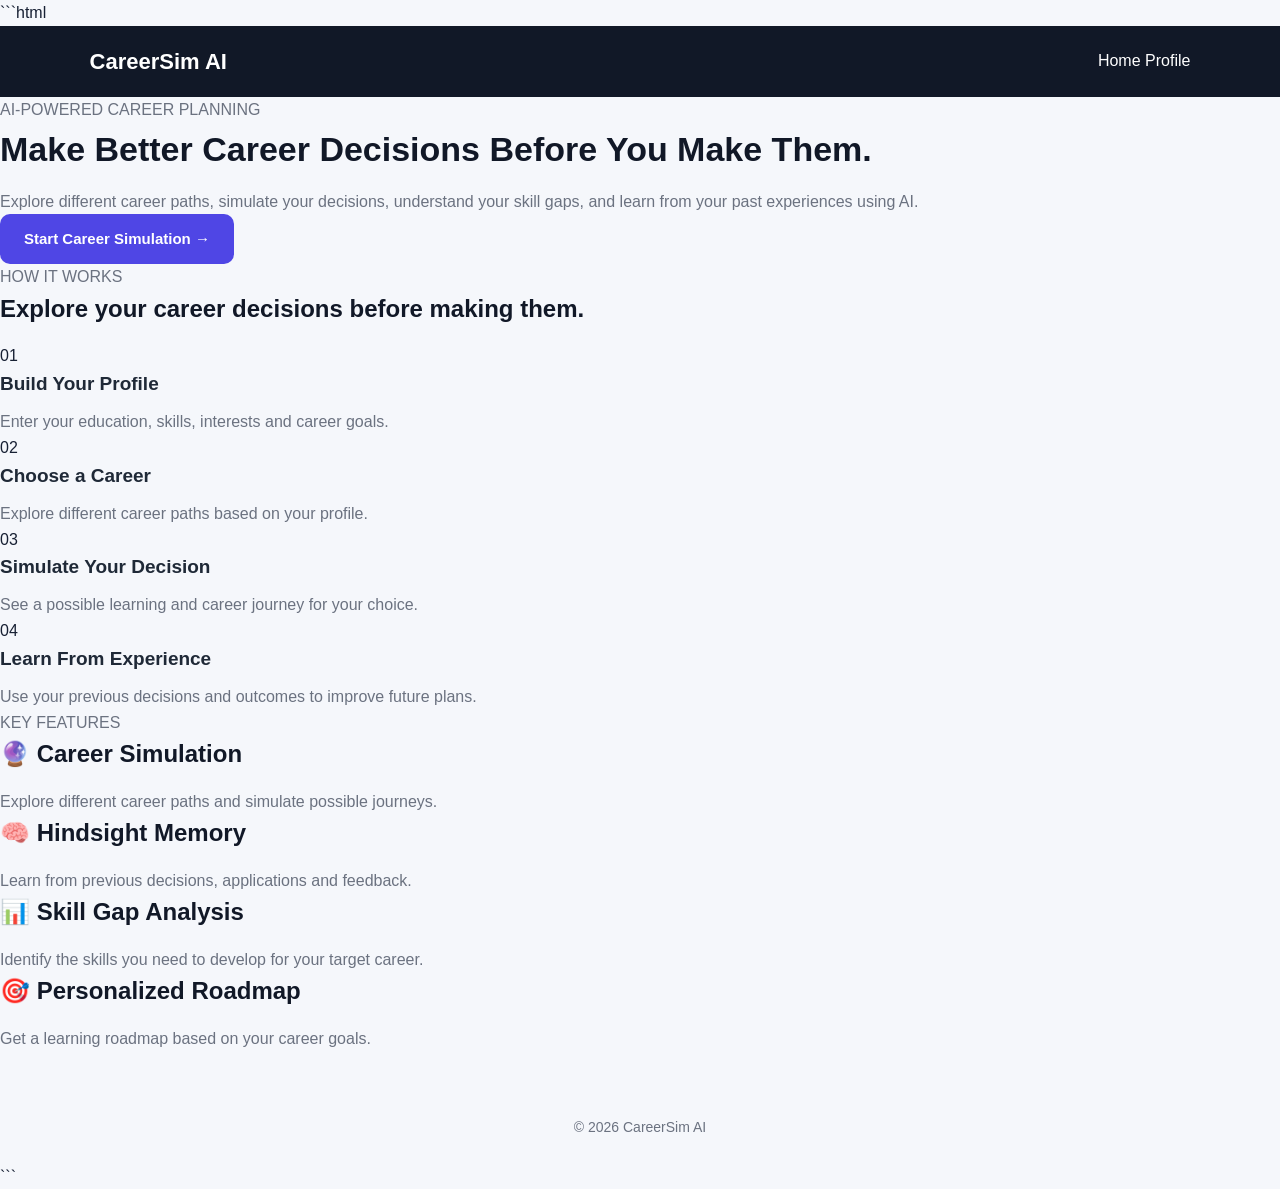
==== frontend/index.html @ e8f61f59 "Initial commit - AI Career Decision Simulator" ====
```html
<!DOCTYPE html>
<html lang="en">
<head>
    <meta charset="UTF-8">
    <meta name="viewport" content="width=device-width, initial-scale=1.0">

    <title>CareerSim AI</title>

    <link rel="stylesheet" href="style.css">
</head>

<body>

    <!-- Navigation -->
    <nav class="navbar">
        <div class="logo">
            CareerSim <span>AI</span>
        </div>

        <div class="nav-links">
            <a href="index.html">Home</a>
            <a href="profile.html">Profile</a>
        </div>
    </nav>


    <!-- Hero Section -->
    <section class="hero-section">

        <div class="hero-content">

            <p class="tagline">
                AI-POWERED CAREER PLANNING
            </p>

            <h1>
                Make Better Career Decisions
                <span>Before You Make Them.</span>
            </h1>

            <p class="hero-description">
                Explore different career paths, simulate your decisions,
                understand your skill gaps, and learn from your past
                experiences using AI.
            </p>

            <!-- START BUTTON -->
            <a href="profile.html" class="primary-button">
                Start Career Simulation →
            </a>

        </div>

    </section>


    <!-- How It Works -->
    <section class="profile-section">

        <div class="profile-container">

            <div class="profile-heading">

                <p class="tagline">
                    HOW IT WORKS
                </p>

                <h2>
                    Explore your career decisions
                    before making them.
                </h2>

            </div>


            <div class="journey">

                <div class="journey-step">

                    <div class="step-number">
                        01
                    </div>

                    <h3>
                        Build Your Profile
                    </h3>

                    <p>
                        Enter your education, skills, interests
                        and career goals.
                    </p>

                </div>


                <div class="journey-step">

                    <div class="step-number">
                        02
                    </div>

                    <h3>
                        Choose a Career
                    </h3>

                    <p>
                        Explore different career paths based
                        on your profile.
                    </p>

                </div>


                <div class="journey-step">

                    <div class="step-number">
                        03
                    </div>

                    <h3>
                        Simulate Your Decision
                    </h3>

                    <p>
                        See a possible learning and career
                        journey for your choice.
                    </p>

                </div>


                <div class="journey-step">

                    <div class="step-number">
                        04
                    </div>

                    <h3>
                        Learn From Experience
                    </h3>

                    <p>
                        Use your previous decisions and outcomes
                        to improve future plans.
                    </p>

                </div>

            </div>

        </div>

    </section>


    <!-- Key Features -->
    <section class="profile-section">

        <div class="profile-container">

            <div class="profile-heading">

                <p class="tagline">
                    KEY FEATURES
                </p>

            </div>


            <div class="journey">

                <div class="simulation-card">

                    <h2>
                        🔮 Career Simulation
                    </h2>

                    <p>
                        Explore different career paths and
                        simulate possible journeys.
                    </p>

                </div>


                <div class="simulation-card">

                    <h2>
                        🧠 Hindsight Memory
                    </h2>

                    <p>
                        Learn from previous decisions,
                        applications and feedback.
                    </p>

                </div>


                <div class="simulation-card">

                    <h2>
                        📊 Skill Gap Analysis
                    </h2>

                    <p>
                        Identify the skills you need to
                        develop for your target career.
                    </p>

                </div>


                <div class="simulation-card">

                    <h2>
                        🎯 Personalized Roadmap
                    </h2>

                    <p>
                        Get a learning roadmap based on
                        your career goals.
                    </p>

                </div>

            </div>

        </div>

    </section>


    <!-- Footer -->
    <footer>
        <p>
            © 2026 CareerSim AI
        </p>
    </footer>

</body>
</html>
```
---- frontend/style.css ----
/* =========================================
   AI CAREER DECISION SIMULATOR
   COMMON WEBSITE STYLES
   ========================================= */

* {
    margin: 0;
    padding: 0;
    box-sizing: border-box;
}

body {
    font-family: Arial, Helvetica, sans-serif;
    background: #f5f7fb;
    color: #172033;
    line-height: 1.6;
}

/* =========================
   CONTAINER
   ========================= */

.container {
    width: 90%;
    max-width: 1100px;
    margin: 40px auto;
}

/* =========================
   HEADINGS
   ========================= */

h1 {
    font-size: 34px;
    margin-bottom: 12px;
    color: #111827;
}

h2 {
    font-size: 24px;
    margin-bottom: 15px;
    color: #111827;
}

h3 {
    font-size: 19px;
    margin-bottom: 10px;
    color: #1f2937;
}

p {
    color: #6b7280;
}

/* =========================
   NAVIGATION
   ========================= */

.navbar {
    background: #111827;
    color: white;
    padding: 18px 7%;
    display: flex;
    justify-content: space-between;
    align-items: center;
}

.logo {
    font-size: 22px;
    font-weight: bold;
}

.navbar a {
    color: white;
    text-decoration: none;
}

/* =========================
   HERO SECTION
   ========================= */

.hero {
    background: linear-gradient(135deg, #1d4ed8, #4f46e5);
    color: white;
    padding: 40px;
    border-radius: 18px;
    margin-bottom: 25px;
}

.hero h1 {
    color: white;
    font-size: 36px;
}

.hero p {
    color: #e0e7ff;
    font-size: 17px;
}

/* =========================
   CARDS
   ========================= */

.card {
    background: white;
    border-radius: 16px;
    padding: 25px;
    margin-bottom: 20px;
    box-shadow: 0 5px 20px rgba(0, 0, 0, 0.07);
}

.card h2 {
    margin-bottom: 20px;
}

/* =========================
   GRID
   ========================= */

.grid {
    display: grid;
    grid-template-columns: repeat(2, 1fr);
    gap: 20px;
}

/* =========================
   FORMS
   ========================= */

.form-group {
    margin-bottom: 20px;
}

label {
    display: block;
    font-weight: 600;
    margin-bottom: 7px;
    color: #374151;
}

input,
select,
textarea {
    width: 100%;
    padding: 13px 14px;
    border: 1px solid #d1d5db;
    border-radius: 9px;
    background: white;
    font-size: 15px;
    outline: none;
}

input:focus,
select:focus,
textarea:focus {
    border-color: #4f46e5;
    box-shadow: 0 0 0 3px rgba(79, 70, 229, 0.12);
}

/* =========================
   BUTTONS
   ========================= */

button,
.primary-button,
.secondary-button,
.button {
    display: inline-block;
    padding: 13px 24px;
    border-radius: 10px;
    border: none;
    background: #4f46e5;
    color: white;
    text-decoration: none;
    font-size: 15px;
    font-weight: bold;
    cursor: pointer;
    transition: 0.2s ease;
}

button:hover,
.primary-button:hover,
.button:hover {
    background: #3730a3;
    transform: translateY(-1px);
}

.secondary-button {
    background: #e5e7eb;
    color: #1f2937;
}

.secondary-button:hover {
    background: #d1d5db;
}

/* =========================
   BUTTON AREA
   ========================= */

.button-area {
    display: flex;
    justify-content: center;
    gap: 15px;
    flex-wrap: wrap;
    margin-top: 25px;
}

/* =========================
   SKILLS
   ========================= */

.skill {
    margin-bottom: 18px;
}

.skill-header {
    display: flex;
    justify-content: space-between;
    margin-bottom: 6px;
}

.skill-bar,
.progress-bar,
.bar {
    width: 100%;
    height: 9px;
    background: #e5e7eb;
    border-radius: 10px;
    overflow: hidden;
}

.skill-fill,
.progress-fill,
.fill {
    height: 100%;
    background: #4f46e5;
    border-radius: 10px;
}

/* =========================
   CAREER SELECTION
   ========================= */

.career-options {
    display: grid;
    grid-template-columns: repeat(2, 1fr);
    gap: 15px;
}

.career-option {
    border: 2px solid #e5e7eb;
    background: white;
    padding: 20px;
    border-radius: 12px;
    cursor: pointer;
    transition: 0.2s ease;
}

.career-option:hover {
    border-color: #4f46e5;
    background: #eef2ff;
}

.career-option.selected {
    border-color: #4f46e5;
    background: #eef2ff;
}

/* =========================
   RESULTS
   ========================= */

.result-card {
    background: white;
    border-radius: 16px;
    padding: 25px;
    margin-bottom: 20px;
    box-shadow: 0 5px 20px rgba(0, 0, 0, 0.07);
}

.readiness-score {
    font-size: 42px;
    font-weight: bold;
    color: #4f46e5;
    text-align: center;
    margin: 15px 0;
}

/* =========================
   ROADMAP
   ========================= */

.roadmap {
    display: flex;
    flex-direction: column;
    gap: 15px;
}

.roadmap-step {
    background: white;
    border-left: 5px solid #4f46e5;
    padding: 18px;
    border-radius: 10px;
    box-shadow: 0 3px 12px rgba(0, 0, 0, 0.05);
}

.roadmap-step strong {
    display: block;
    margin-bottom: 5px;
}

/* =========================
   MEMORY
   ========================= */

.memory-card {
    background: #f8fafc;
    border-left: 5px solid #4f46e5;
    padding: 20px;
    border-radius: 10px;
    margin-bottom: 15px;
}

.memory-card strong {
    display: block;
    margin-bottom: 5px;
}

.memory-card p {
    color: #4b5563;
}

/* =========================
   ALERTS
   ========================= */

.success {
    background: #ecfdf5;
    color: #065f46;
    padding: 15px;
    border-radius: 10px;
    margin-bottom: 20px;
}

.error {
    background: #fef2f2;
    color: #991b1b;
    padding: 15px;
    border-radius: 10px;
    margin-bottom: 20px;
}

.info {
    background: #eff6ff;
    color: #1e40af;
    padding: 15px;
    border-radius: 10px;
    margin-bottom: 20px;
}

/* =========================
   LOADING
   ========================= */

.loading {
    text-align: center;
    padding: 30px;
    color: #6b7280;
}

/* =========================
   FOOTER
   ========================= */

footer {
    text-align: center;
    padding: 25px;
    margin-top: 40px;
    color: #6b7280;
    font-size: 14px;
}

/* =========================
   MOBILE RESPONSIVE
   ========================= */

@media (max-width: 700px) {

    .container {
        width: 94%;
        margin: 25px auto;
    }

    .grid {
        grid-template-columns: 1fr;
    }

    .career-options {
        grid-template-columns: 1fr;
    }

    .hero {
        padding: 25px;
    }

    .hero h1 {
        font-size: 28px;
    }

    h1 {
        font-size: 28px;
    }

    .navbar {
        padding: 15px 5%;
    }

    .logo {
        font-size: 18px;
    }

    .button-area {
        flex-direction: column;
    }

    button,
    .primary-button,
    .secondary-button,
    .button {
        width: 100%;
        text-align: center;
    }
}
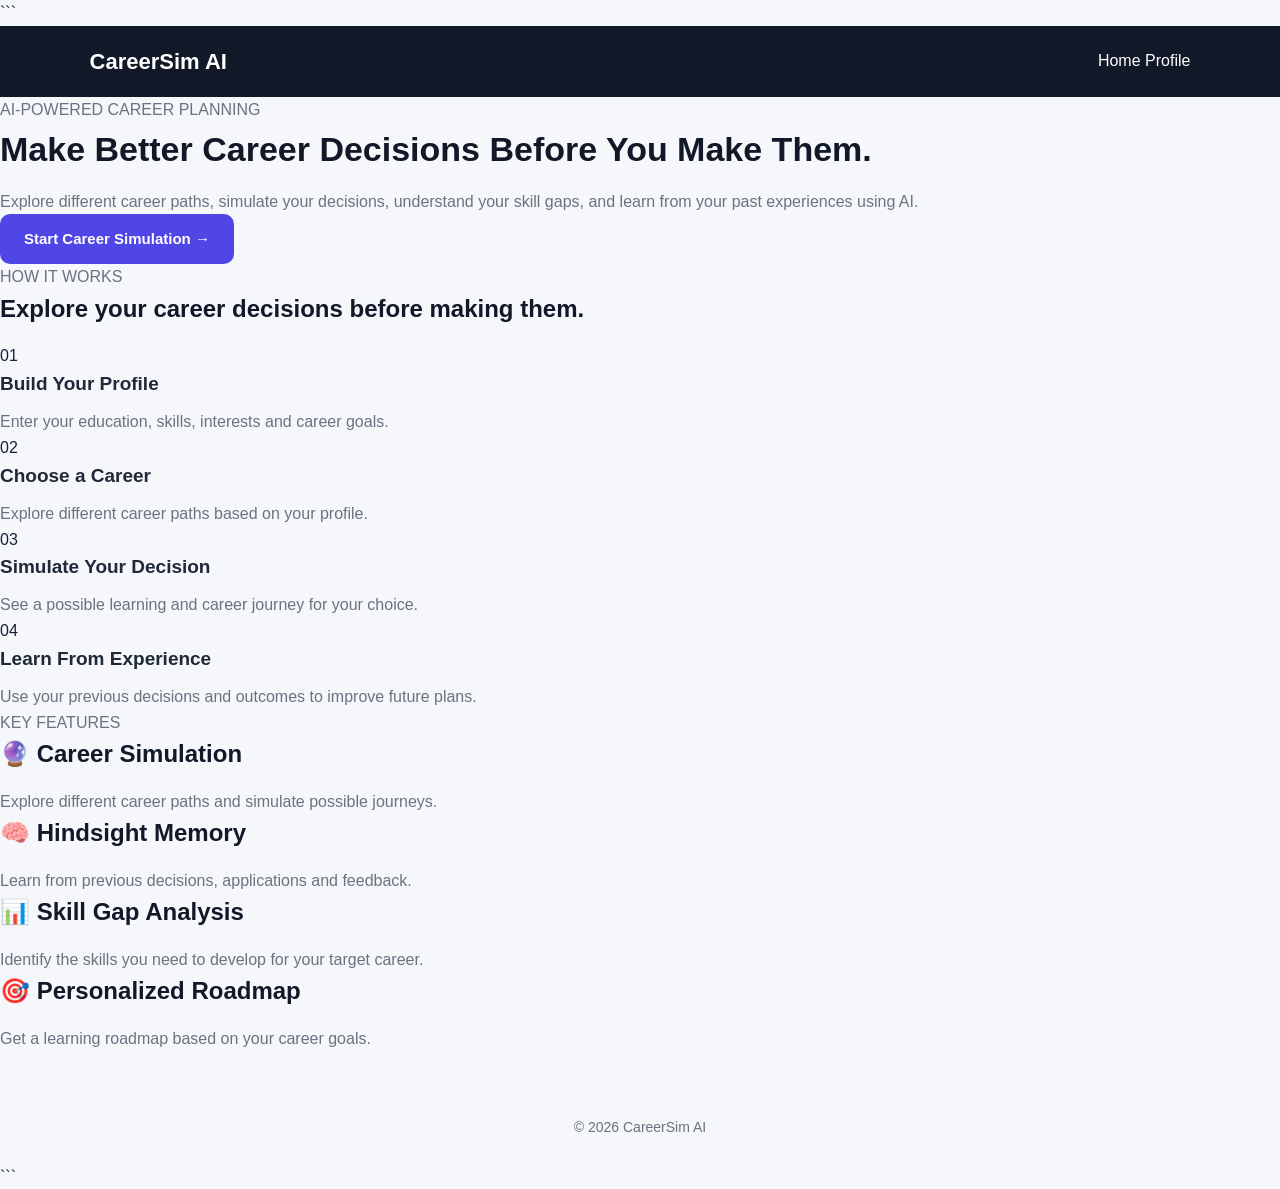
==== commit c4e5fa22: "Fix frontend pages and dashboard memory" ====
--- a/frontend/index.html
+++ b/frontend/index.html
@@ -1,244 +1,225 @@
-```html
 <!DOCTYPE html>
+
 <html lang="en">
 <head>
     <meta charset="UTF-8">
     <meta name="viewport" content="width=device-width, initial-scale=1.0">
-
     <title>CareerSim AI</title>
-
     <link rel="stylesheet" href="style.css">
 </head>
 
 <body>
 
-    <!-- Navigation -->
-    <nav class="navbar">
-        <div class="logo">
-            CareerSim <span>AI</span>
-        </div>
-
-        <div class="nav-links">
-            <a href="index.html">Home</a>
-            <a href="profile.html">Profile</a>
-        </div>
-    </nav>
-
-
-    <!-- Hero Section -->
-    <section class="hero-section">
-
-        <div class="hero-content">
+```
+<nav class="navbar">
+    <div class="logo">
+        CareerSim <span>AI</span>
+    </div>
+
+    <div class="nav-links">
+        <a href="index.html">Home</a>
+        <a href="profile.html">Profile</a>
+    </div>
+</nav>
+
+<section class="hero-section">
+
+    <div class="hero-content">
+
+        <p class="tagline">
+            AI-POWERED CAREER PLANNING
+        </p>
+
+        <h1>
+            Make Better Career Decisions
+            <span>Before You Make Them.</span>
+        </h1>
+
+        <p class="hero-description">
+            Explore different career paths, simulate your decisions,
+            understand your skill gaps, and learn from your past
+            experiences using AI.
+        </p>
+
+        <a href="profile.html" class="primary-button">
+            Start Career Simulation →
+        </a>
+
+    </div>
+
+</section>
+
+<section class="profile-section">
+
+    <div class="profile-container">
+
+        <div class="profile-heading">
 
             <p class="tagline">
-                AI-POWERED CAREER PLANNING
+                HOW IT WORKS
             </p>
 
-            <h1>
-                Make Better Career Decisions
-                <span>Before You Make Them.</span>
-            </h1>
-
-            <p class="hero-description">
-                Explore different career paths, simulate your decisions,
-                understand your skill gaps, and learn from your past
-                experiences using AI.
+            <h2>
+                Explore your career decisions
+                before making them.
+            </h2>
+
+        </div>
+
+        <div class="journey">
+
+            <div class="journey-step">
+
+                <div class="step-number">
+                    01
+                </div>
+
+                <h3>
+                    Build Your Profile
+                </h3>
+
+                <p>
+                    Enter your education, skills, interests
+                    and career goals.
+                </p>
+
+            </div>
+
+            <div class="journey-step">
+
+                <div class="step-number">
+                    02
+                </div>
+
+                <h3>
+                    Choose a Career
+                </h3>
+
+                <p>
+                    Explore different career paths based
+                    on your profile.
+                </p>
+
+            </div>
+
+            <div class="journey-step">
+
+                <div class="step-number">
+                    03
+                </div>
+
+                <h3>
+                    Simulate Your Decision
+                </h3>
+
+                <p>
+                    See a possible learning and career
+                    journey for your choice.
+                </p>
+
+            </div>
+
+            <div class="journey-step">
+
+                <div class="step-number">
+                    04
+                </div>
+
+                <h3>
+                    Learn From Experience
+                </h3>
+
+                <p>
+                    Use your previous decisions and outcomes
+                    to improve future plans.
+                </p>
+
+            </div>
+
+        </div>
+
+    </div>
+
+</section>
+
+<section class="profile-section">
+
+    <div class="profile-container">
+
+        <div class="profile-heading">
+
+            <p class="tagline">
+                KEY FEATURES
             </p>
 
-            <!-- START BUTTON -->
-            <a href="profile.html" class="primary-button">
-                Start Career Simulation →
-            </a>
-
-        </div>
-
-    </section>
-
-
-    <!-- How It Works -->
-    <section class="profile-section">
-
-        <div class="profile-container">
-
-            <div class="profile-heading">
-
-                <p class="tagline">
-                    HOW IT WORKS
-                </p>
-
-                <h2>
-                    Explore your career decisions
-                    before making them.
-                </h2>
-
-            </div>
-
-
-            <div class="journey">
-
-                <div class="journey-step">
-
-                    <div class="step-number">
-                        01
-                    </div>
-
-                    <h3>
-                        Build Your Profile
-                    </h3>
-
-                    <p>
-                        Enter your education, skills, interests
-                        and career goals.
-                    </p>
-
-                </div>
-
-
-                <div class="journey-step">
-
-                    <div class="step-number">
-                        02
-                    </div>
-
-                    <h3>
-                        Choose a Career
-                    </h3>
-
-                    <p>
-                        Explore different career paths based
-                        on your profile.
-                    </p>
-
-                </div>
-
-
-                <div class="journey-step">
-
-                    <div class="step-number">
-                        03
-                    </div>
-
-                    <h3>
-                        Simulate Your Decision
-                    </h3>
-
-                    <p>
-                        See a possible learning and career
-                        journey for your choice.
-                    </p>
-
-                </div>
-
-
-                <div class="journey-step">
-
-                    <div class="step-number">
-                        04
-                    </div>
-
-                    <h3>
-                        Learn From Experience
-                    </h3>
-
-                    <p>
-                        Use your previous decisions and outcomes
-                        to improve future plans.
-                    </p>
-
-                </div>
-
-            </div>
-
-        </div>
-
-    </section>
-
-
-    <!-- Key Features -->
-    <section class="profile-section">
-
-        <div class="profile-container">
-
-            <div class="profile-heading">
-
-                <p class="tagline">
-                    KEY FEATURES
-                </p>
-
-            </div>
-
-
-            <div class="journey">
-
-                <div class="simulation-card">
-
-                    <h2>
-                        🔮 Career Simulation
-                    </h2>
-
-                    <p>
-                        Explore different career paths and
-                        simulate possible journeys.
-                    </p>
-
-                </div>
-
-
-                <div class="simulation-card">
-
-                    <h2>
-                        🧠 Hindsight Memory
-                    </h2>
-
-                    <p>
-                        Learn from previous decisions,
-                        applications and feedback.
-                    </p>
-
-                </div>
-
-
-                <div class="simulation-card">
-
-                    <h2>
-                        📊 Skill Gap Analysis
-                    </h2>
-
-                    <p>
-                        Identify the skills you need to
-                        develop for your target career.
-                    </p>
-
-                </div>
-
-
-                <div class="simulation-card">
-
-                    <h2>
-                        🎯 Personalized Roadmap
-                    </h2>
-
-                    <p>
-                        Get a learning roadmap based on
-                        your career goals.
-                    </p>
-
-                </div>
-
-            </div>
-
-        </div>
-
-    </section>
-
-
-    <!-- Footer -->
-    <footer>
-        <p>
-            © 2026 CareerSim AI
-        </p>
-    </footer>
+        </div>
+
+        <div class="journey">
+
+            <div class="simulation-card">
+
+                <h2>
+                    🔮 Career Simulation
+                </h2>
+
+                <p>
+                    Explore different career paths and
+                    simulate possible journeys.
+                </p>
+
+            </div>
+
+            <div class="simulation-card">
+
+                <h2>
+                    🧠 Hindsight Memory
+                </h2>
+
+                <p>
+                    Learn from previous decisions,
+                    applications and feedback.
+                </p>
+
+            </div>
+
+            <div class="simulation-card">
+
+                <h2>
+                    📊 Skill Gap Analysis
+                </h2>
+
+                <p>
+                    Identify the skills you need to
+                    develop for your target career.
+                </p>
+
+            </div>
+
+            <div class="simulation-card">
+
+                <h2>
+                    🎯 Personalized Roadmap
+                </h2>
+
+                <p>
+                    Get a learning roadmap based on
+                    your career goals.
+                </p>
+
+            </div>
+
+        </div>
+
+    </div>
+
+</section>
+
+<footer>
+    <p>
+        © 2026 CareerSim AI
+    </p>
+</footer>
+```
 
 </body>
 </html>
-```
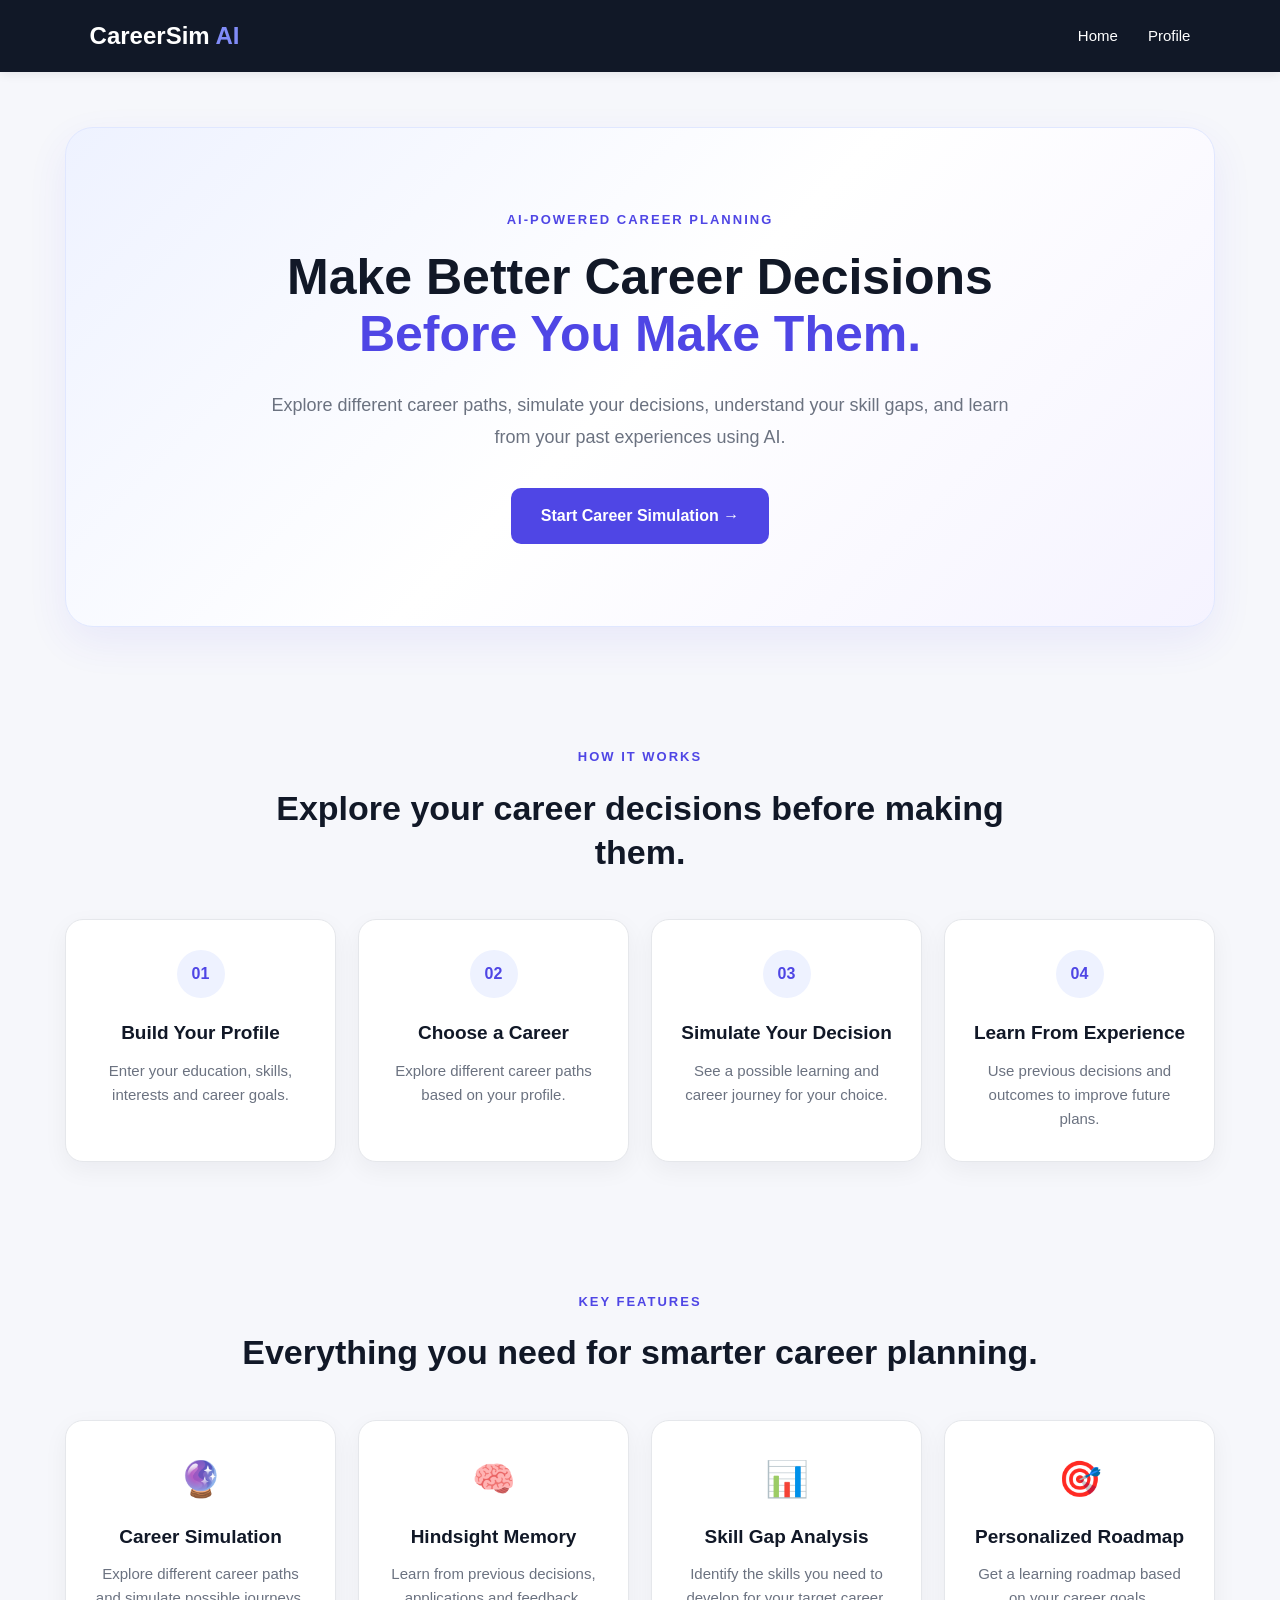
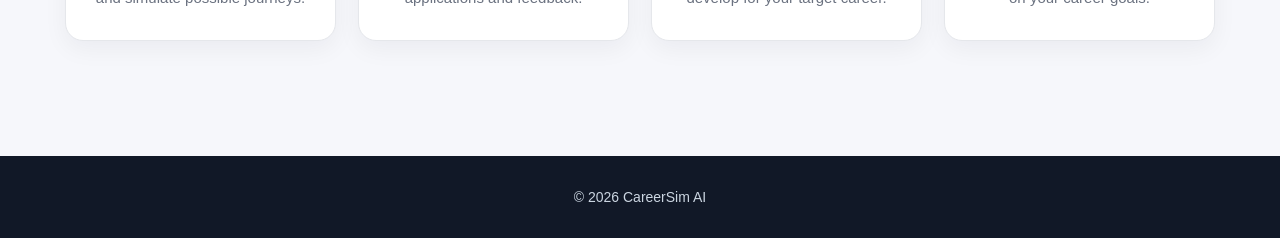
==== commit 29f365bb: "Create centered CareerSim homepage" ====
--- a/frontend/index.html
+++ b/frontend/index.html
@@ -1,225 +1,169 @@
 <!DOCTYPE html>
-
 <html lang="en">
 <head>
     <meta charset="UTF-8">
     <meta name="viewport" content="width=device-width, initial-scale=1.0">
+
     <title>CareerSim AI</title>
+
     <link rel="stylesheet" href="style.css">
 </head>
 
 <body>
 
-```
-<nav class="navbar">
-    <div class="logo">
-        CareerSim <span>AI</span>
-    </div>
+    <!-- NAVBAR -->
+    <nav class="navbar">
+        <div class="logo">CareerSim <span>AI</span></div>
 
-    <div class="nav-links">
-        <a href="index.html">Home</a>
-        <a href="profile.html">Profile</a>
-    </div>
-</nav>
+        <div class="nav-links">
+            <a href="index.html">Home</a>
+            <a href="profile.html">Profile</a>
+        </div>
+    </nav>
 
-<section class="hero-section">
 
-    <div class="hero-content">
+    <!-- HERO -->
+    <main>
 
-        <p class="tagline">
-            AI-POWERED CAREER PLANNING
-        </p>
+        <section class="hero-section">
+            <div class="hero-content">
 
-        <h1>
-            Make Better Career Decisions
-            <span>Before You Make Them.</span>
-        </h1>
+                <p class="tagline">AI-POWERED CAREER PLANNING</p>
 
-        <p class="hero-description">
-            Explore different career paths, simulate your decisions,
-            understand your skill gaps, and learn from your past
-            experiences using AI.
-        </p>
+                <h1>
+                    Make Better Career Decisions
+                    <span>Before You Make Them.</span>
+                </h1>
 
-        <a href="profile.html" class="primary-button">
-            Start Career Simulation →
-        </a>
+                <p class="hero-description">
+                    Explore different career paths, simulate your decisions,
+                    understand your skill gaps, and learn from your past
+                    experiences using AI.
+                </p>
 
-    </div>
+                <a href="profile.html" class="primary-button">
+                    Start Career Simulation →
+                </a>
 
-</section>
+            </div>
+        </section>
 
-<section class="profile-section">
 
-    <div class="profile-container">
+        <!-- HOW IT WORKS -->
+        <section class="content-section">
 
-        <div class="profile-heading">
+            <div class="section-heading">
+                <p class="tagline">HOW IT WORKS</p>
 
-            <p class="tagline">
-                HOW IT WORKS
-            </p>
+                <h2>
+                    Explore your career decisions
+                    before making them.
+                </h2>
+            </div>
 
-            <h2>
-                Explore your career decisions
-                before making them.
-            </h2>
+            <div class="journey">
 
-        </div>
-
-        <div class="journey">
-
-            <div class="journey-step">
-
-                <div class="step-number">
-                    01
+                <div class="journey-card">
+                    <div class="step-number">01</div>
+                    <h3>Build Your Profile</h3>
+                    <p>
+                        Enter your education, skills, interests
+                        and career goals.
+                    </p>
                 </div>
 
-                <h3>
-                    Build Your Profile
-                </h3>
+                <div class="journey-card">
+                    <div class="step-number">02</div>
+                    <h3>Choose a Career</h3>
+                    <p>
+                        Explore different career paths based
+                        on your profile.
+                    </p>
+                </div>
 
-                <p>
-                    Enter your education, skills, interests
-                    and career goals.
-                </p>
+                <div class="journey-card">
+                    <div class="step-number">03</div>
+                    <h3>Simulate Your Decision</h3>
+                    <p>
+                        See a possible learning and career
+                        journey for your choice.
+                    </p>
+                </div>
+
+                <div class="journey-card">
+                    <div class="step-number">04</div>
+                    <h3>Learn From Experience</h3>
+                    <p>
+                        Use previous decisions and outcomes
+                        to improve future plans.
+                    </p>
+                </div>
 
             </div>
 
-            <div class="journey-step">
+        </section>
 
-                <div class="step-number">
-                    02
+
+        <!-- FEATURES -->
+        <section class="content-section">
+
+            <div class="section-heading">
+                <p class="tagline">KEY FEATURES</p>
+
+                <h2>
+                    Everything you need for smarter career planning.
+                </h2>
+            </div>
+
+            <div class="features">
+
+                <div class="feature-card">
+                    <div class="feature-icon">🔮</div>
+                    <h3>Career Simulation</h3>
+                    <p>
+                        Explore different career paths and
+                        simulate possible journeys.
+                    </p>
                 </div>
 
-                <h3>
-                    Choose a Career
-                </h3>
+                <div class="feature-card">
+                    <div class="feature-icon">🧠</div>
+                    <h3>Hindsight Memory</h3>
+                    <p>
+                        Learn from previous decisions,
+                        applications and feedback.
+                    </p>
+                </div>
 
-                <p>
-                    Explore different career paths based
-                    on your profile.
-                </p>
+                <div class="feature-card">
+                    <div class="feature-icon">📊</div>
+                    <h3>Skill Gap Analysis</h3>
+                    <p>
+                        Identify the skills you need to
+                        develop for your target career.
+                    </p>
+                </div>
+
+                <div class="feature-card">
+                    <div class="feature-icon">🎯</div>
+                    <h3>Personalized Roadmap</h3>
+                    <p>
+                        Get a learning roadmap based on
+                        your career goals.
+                    </p>
+                </div>
 
             </div>
 
-            <div class="journey-step">
+        </section>
 
-                <div class="step-number">
-                    03
-                </div>
+    </main>
 
-                <h3>
-                    Simulate Your Decision
-                </h3>
 
-                <p>
-                    See a possible learning and career
-                    journey for your choice.
-                </p>
-
-            </div>
-
-            <div class="journey-step">
-
-                <div class="step-number">
-                    04
-                </div>
-
-                <h3>
-                    Learn From Experience
-                </h3>
-
-                <p>
-                    Use your previous decisions and outcomes
-                    to improve future plans.
-                </p>
-
-            </div>
-
-        </div>
-
-    </div>
-
-</section>
-
-<section class="profile-section">
-
-    <div class="profile-container">
-
-        <div class="profile-heading">
-
-            <p class="tagline">
-                KEY FEATURES
-            </p>
-
-        </div>
-
-        <div class="journey">
-
-            <div class="simulation-card">
-
-                <h2>
-                    🔮 Career Simulation
-                </h2>
-
-                <p>
-                    Explore different career paths and
-                    simulate possible journeys.
-                </p>
-
-            </div>
-
-            <div class="simulation-card">
-
-                <h2>
-                    🧠 Hindsight Memory
-                </h2>
-
-                <p>
-                    Learn from previous decisions,
-                    applications and feedback.
-                </p>
-
-            </div>
-
-            <div class="simulation-card">
-
-                <h2>
-                    📊 Skill Gap Analysis
-                </h2>
-
-                <p>
-                    Identify the skills you need to
-                    develop for your target career.
-                </p>
-
-            </div>
-
-            <div class="simulation-card">
-
-                <h2>
-                    🎯 Personalized Roadmap
-                </h2>
-
-                <p>
-                    Get a learning roadmap based on
-                    your career goals.
-                </p>
-
-            </div>
-
-        </div>
-
-    </div>
-
-</section>
-
-<footer>
-    <p>
-        © 2026 CareerSim AI
-    </p>
-</footer>
-```
+    <!-- FOOTER -->
+    <footer>
+        <p>© 2026 CareerSim AI</p>
+    </footer>
 
 </body>
-</html>
+</html>
--- a/frontend/style.css
+++ b/frontend/style.css
@@ -1,7 +1,7 @@
-/* =========================================
-   AI CAREER DECISION SIMULATOR
-   COMMON WEBSITE STYLES
-   ========================================= */
+/* =====================================================
+   CAREERSIM AI
+   CLEAN CENTERED WEBSITE
+   ===================================================== */
 
 * {
     margin: 0;
@@ -9,426 +9,445 @@
     box-sizing: border-box;
 }
 
+html {
+    scroll-behavior: smooth;
+}
+
 body {
     font-family: Arial, Helvetica, sans-serif;
-    background: #f5f7fb;
+    background: #f6f7fb;
     color: #172033;
     line-height: 1.6;
 }
 
-/* =========================
-   CONTAINER
-   ========================= */
-
-.container {
-    width: 90%;
-    max-width: 1100px;
-    margin: 40px auto;
-}
-
-/* =========================
-   HEADINGS
-   ========================= */
-
-h1 {
-    font-size: 34px;
-    margin-bottom: 12px;
-    color: #111827;
-}
-
-h2 {
+
+/* =====================================================
+   NAVBAR
+   ===================================================== */
+
+.navbar {
+    width: 100%;
+    height: 72px;
+
+    background: #111827;
+
+    display: flex;
+    align-items: center;
+    justify-content: space-between;
+
+    padding: 0 7%;
+
+    box-shadow: 0 2px 10px rgba(0, 0, 0, 0.08);
+}
+
+.logo {
+    color: white;
     font-size: 24px;
-    margin-bottom: 15px;
-    color: #111827;
-}
-
-h3 {
-    font-size: 19px;
-    margin-bottom: 10px;
-    color: #1f2937;
-}
-
-p {
-    color: #6b7280;
-}
-
-/* =========================
-   NAVIGATION
-   ========================= */
-
-.navbar {
-    background: #111827;
-    color: white;
-    padding: 18px 7%;
+    font-weight: 700;
+}
+
+.logo span {
+    color: #818cf8;
+}
+
+.nav-links {
     display: flex;
-    justify-content: space-between;
     align-items: center;
-}
-
-.logo {
-    font-size: 22px;
-    font-weight: bold;
-}
-
-.navbar a {
-    color: white;
-    text-decoration: none;
-}
-
-/* =========================
-   HERO SECTION
-   ========================= */
-
-.hero {
-    background: linear-gradient(135deg, #1d4ed8, #4f46e5);
-    color: white;
-    padding: 40px;
-    border-radius: 18px;
-    margin-bottom: 25px;
-}
-
-.hero h1 {
-    color: white;
-    font-size: 36px;
-}
-
-.hero p {
-    color: #e0e7ff;
-    font-size: 17px;
-}
-
-/* =========================
-   CARDS
-   ========================= */
-
-.card {
-    background: white;
-    border-radius: 16px;
-    padding: 25px;
-    margin-bottom: 20px;
-    box-shadow: 0 5px 20px rgba(0, 0, 0, 0.07);
-}
-
-.card h2 {
-    margin-bottom: 20px;
-}
-
-/* =========================
-   GRID
-   ========================= */
-
-.grid {
-    display: grid;
-    grid-template-columns: repeat(2, 1fr);
-    gap: 20px;
-}
-
-/* =========================
-   FORMS
-   ========================= */
-
-.form-group {
-    margin-bottom: 20px;
-}
-
-label {
-    display: block;
-    font-weight: 600;
-    margin-bottom: 7px;
-    color: #374151;
-}
-
-input,
-select,
-textarea {
-    width: 100%;
-    padding: 13px 14px;
-    border: 1px solid #d1d5db;
-    border-radius: 9px;
-    background: white;
-    font-size: 15px;
-    outline: none;
-}
-
-input:focus,
-select:focus,
-textarea:focus {
-    border-color: #4f46e5;
-    box-shadow: 0 0 0 3px rgba(79, 70, 229, 0.12);
-}
-
-/* =========================
-   BUTTONS
-   ========================= */
-
-button,
-.primary-button,
-.secondary-button,
-.button {
-    display: inline-block;
-    padding: 13px 24px;
-    border-radius: 10px;
-    border: none;
-    background: #4f46e5;
+    gap: 30px;
+}
+
+.nav-links a {
     color: white;
     text-decoration: none;
     font-size: 15px;
-    font-weight: bold;
-    cursor: pointer;
+    font-weight: 500;
+}
+
+.nav-links a:hover {
+    color: #a5b4fc;
+}
+
+
+/* =====================================================
+   HERO
+   ===================================================== */
+
+.hero-section {
+    width: 92%;
+    max-width: 1150px;
+
+    min-height: 500px;
+
+    margin: 55px auto;
+
+    padding: 70px 40px;
+
+    display: flex;
+    align-items: center;
+    justify-content: center;
+
+    text-align: center;
+
+    background: linear-gradient(
+        135deg,
+        #eef2ff,
+        #ffffff,
+        #f5f3ff
+    );
+
+    border: 1px solid #e0e7ff;
+
+    border-radius: 28px;
+
+    box-shadow:
+        0 15px 40px rgba(79, 70, 229, 0.08);
+}
+
+.hero-content {
+    width: 100%;
+    max-width: 850px;
+
+    margin: 0 auto;
+}
+
+.tagline {
+    color: #4f46e5;
+
+    font-size: 13px;
+    font-weight: 700;
+
+    letter-spacing: 2px;
+
+    margin-bottom: 18px;
+}
+
+.hero-content h1 {
+    color: #111827;
+
+    font-size: 50px;
+
+    line-height: 1.15;
+
+    margin-bottom: 25px;
+}
+
+.hero-content h1 span {
+    display: block;
+
+    color: #4f46e5;
+}
+
+.hero-description {
+    max-width: 750px;
+
+    margin: 0 auto 35px auto;
+
+    color: #6b7280;
+
+    font-size: 18px;
+
+    line-height: 1.8;
+}
+
+
+/* =====================================================
+   BUTTON
+   ===================================================== */
+
+.primary-button {
+    display: inline-flex;
+
+    align-items: center;
+    justify-content: center;
+
+    padding: 15px 30px;
+
+    background: #4f46e5;
+
+    color: white;
+
+    text-decoration: none;
+
+    border-radius: 10px;
+
+    font-size: 16px;
+
+    font-weight: 700;
+
     transition: 0.2s ease;
 }
 
-button:hover,
-.primary-button:hover,
-.button:hover {
+.primary-button:hover {
     background: #3730a3;
-    transform: translateY(-1px);
-}
-
-.secondary-button {
-    background: #e5e7eb;
-    color: #1f2937;
-}
-
-.secondary-button:hover {
-    background: #d1d5db;
-}
-
-/* =========================
-   BUTTON AREA
-   ========================= */
-
-.button-area {
+
+    transform: translateY(-2px);
+
+    box-shadow:
+        0 8px 20px rgba(79, 70, 229, 0.25);
+}
+
+
+/* =====================================================
+   GENERAL SECTIONS
+   ===================================================== */
+
+.content-section {
+    width: 92%;
+    max-width: 1150px;
+
+    margin: 0 auto;
+
+    padding: 65px 0;
+}
+
+.section-heading {
+    width: 100%;
+    max-width: 800px;
+
+    margin: 0 auto 45px auto;
+
+    text-align: center;
+}
+
+.section-heading h2 {
+    color: #111827;
+
+    font-size: 34px;
+
+    line-height: 1.3;
+
+    margin-top: 5px;
+}
+
+
+/* =====================================================
+   HOW IT WORKS CARDS
+   ===================================================== */
+
+.journey {
+    width: 100%;
+
+    display: grid;
+
+    grid-template-columns:
+        repeat(4, minmax(0, 1fr));
+
+    gap: 22px;
+}
+
+.journey-card {
+    background: white;
+
+    border: 1px solid #e5e7eb;
+
+    border-radius: 18px;
+
+    padding: 30px 24px;
+
+    text-align: center;
+
+    min-height: 230px;
+
+    box-shadow:
+        0 8px 25px rgba(15, 23, 42, 0.05);
+
+    transition: 0.2s ease;
+}
+
+.journey-card:hover {
+    transform: translateY(-5px);
+
+    border-color: #c7d2fe;
+
+    box-shadow:
+        0 14px 30px rgba(79, 70, 229, 0.10);
+}
+
+.step-number {
+    width: 48px;
+    height: 48px;
+
+    margin: 0 auto 20px auto;
+
     display: flex;
+    align-items: center;
     justify-content: center;
-    gap: 15px;
-    flex-wrap: wrap;
-    margin-top: 25px;
-}
-
-/* =========================
-   SKILLS
-   ========================= */
-
-.skill {
-    margin-bottom: 18px;
-}
-
-.skill-header {
-    display: flex;
-    justify-content: space-between;
-    margin-bottom: 6px;
-}
-
-.skill-bar,
-.progress-bar,
-.bar {
-    width: 100%;
-    height: 9px;
-    background: #e5e7eb;
-    border-radius: 10px;
-    overflow: hidden;
-}
-
-.skill-fill,
-.progress-fill,
-.fill {
-    height: 100%;
-    background: #4f46e5;
-    border-radius: 10px;
-}
-
-/* =========================
-   CAREER SELECTION
-   ========================= */
-
-.career-options {
+
+    border-radius: 50%;
+
+    background: #eef2ff;
+
+    color: #4f46e5;
+
+    font-weight: 700;
+}
+
+.journey-card h3 {
+    color: #111827;
+
+    font-size: 19px;
+
+    margin-bottom: 10px;
+}
+
+.journey-card p {
+    color: #6b7280;
+
+    font-size: 15px;
+}
+
+
+/* =====================================================
+   FEATURES
+   ===================================================== */
+
+.features {
+    width: 100%;
+
     display: grid;
-    grid-template-columns: repeat(2, 1fr);
-    gap: 15px;
-}
-
-.career-option {
-    border: 2px solid #e5e7eb;
+
+    grid-template-columns:
+        repeat(4, minmax(0, 1fr));
+
+    gap: 22px;
+}
+
+.feature-card {
     background: white;
-    padding: 20px;
-    border-radius: 12px;
-    cursor: pointer;
-    transition: 0.2s ease;
-}
-
-.career-option:hover {
-    border-color: #4f46e5;
-    background: #eef2ff;
-}
-
-.career-option.selected {
-    border-color: #4f46e5;
-    background: #eef2ff;
-}
-
-/* =========================
-   RESULTS
-   ========================= */
-
-.result-card {
-    background: white;
-    border-radius: 16px;
-    padding: 25px;
-    margin-bottom: 20px;
-    box-shadow: 0 5px 20px rgba(0, 0, 0, 0.07);
-}
-
-.readiness-score {
-    font-size: 42px;
-    font-weight: bold;
-    color: #4f46e5;
+
+    border: 1px solid #e5e7eb;
+
+    border-radius: 18px;
+
+    padding: 30px 24px;
+
     text-align: center;
-    margin: 15px 0;
-}
-
-/* =========================
-   ROADMAP
-   ========================= */
-
-.roadmap {
-    display: flex;
-    flex-direction: column;
-    gap: 15px;
-}
-
-.roadmap-step {
-    background: white;
-    border-left: 5px solid #4f46e5;
-    padding: 18px;
-    border-radius: 10px;
-    box-shadow: 0 3px 12px rgba(0, 0, 0, 0.05);
-}
-
-.roadmap-step strong {
-    display: block;
-    margin-bottom: 5px;
-}
-
-/* =========================
-   MEMORY
-   ========================= */
-
-.memory-card {
-    background: #f8fafc;
-    border-left: 5px solid #4f46e5;
-    padding: 20px;
-    border-radius: 10px;
+
+    min-height: 220px;
+
+    box-shadow:
+        0 8px 25px rgba(15, 23, 42, 0.05);
+}
+
+.feature-icon {
+    font-size: 35px;
+
     margin-bottom: 15px;
 }
 
-.memory-card strong {
-    display: block;
-    margin-bottom: 5px;
-}
-
-.memory-card p {
-    color: #4b5563;
-}
-
-/* =========================
-   ALERTS
-   ========================= */
-
-.success {
-    background: #ecfdf5;
-    color: #065f46;
-    padding: 15px;
-    border-radius: 10px;
-    margin-bottom: 20px;
-}
-
-.error {
-    background: #fef2f2;
-    color: #991b1b;
-    padding: 15px;
-    border-radius: 10px;
-    margin-bottom: 20px;
-}
-
-.info {
-    background: #eff6ff;
-    color: #1e40af;
-    padding: 15px;
-    border-radius: 10px;
-    margin-bottom: 20px;
-}
-
-/* =========================
-   LOADING
-   ========================= */
-
-.loading {
+.feature-card h3 {
+    color: #111827;
+
+    font-size: 19px;
+
+    margin-bottom: 10px;
+}
+
+.feature-card p {
+    color: #6b7280;
+
+    font-size: 15px;
+}
+
+
+/* =====================================================
+   FOOTER
+   ===================================================== */
+
+footer {
+    width: 100%;
+
+    margin-top: 50px;
+
+    padding: 30px 20px;
+
+    background: #111827;
+
     text-align: center;
-    padding: 30px;
-    color: #6b7280;
-}
-
-/* =========================
-   FOOTER
-   ========================= */
-
-footer {
-    text-align: center;
-    padding: 25px;
-    margin-top: 40px;
-    color: #6b7280;
+}
+
+footer p {
+    color: #cbd5e1;
+
     font-size: 14px;
 }
 
-/* =========================
-   MOBILE RESPONSIVE
-   ========================= */
-
-@media (max-width: 700px) {
-
-    .container {
+
+/* =====================================================
+   TABLET
+   ===================================================== */
+
+@media (max-width: 900px) {
+
+    .hero-content h1 {
+        font-size: 42px;
+    }
+
+    .journey,
+    .features {
+        grid-template-columns: repeat(2, 1fr);
+    }
+
+}
+
+
+/* =====================================================
+   MOBILE
+   ===================================================== */
+
+@media (max-width: 600px) {
+
+    .navbar {
+        height: auto;
+
+        padding: 18px 20px;
+
+        flex-direction: column;
+
+        gap: 12px;
+    }
+
+    .nav-links {
+        gap: 20px;
+    }
+
+    .hero-section {
         width: 94%;
-        margin: 25px auto;
-    }
-
-    .grid {
+
+        min-height: auto;
+
+        margin: 30px auto;
+
+        padding: 55px 20px;
+
+        border-radius: 20px;
+    }
+
+    .hero-content h1 {
+        font-size: 32px;
+    }
+
+    .hero-description {
+        font-size: 16px;
+    }
+
+    .content-section {
+        width: 94%;
+
+        padding: 45px 0;
+    }
+
+    .section-heading h2 {
+        font-size: 28px;
+    }
+
+    .journey,
+    .features {
         grid-template-columns: 1fr;
     }
 
-    .career-options {
-        grid-template-columns: 1fr;
-    }
-
-    .hero {
-        padding: 25px;
-    }
-
-    .hero h1 {
-        font-size: 28px;
-    }
-
-    h1 {
-        font-size: 28px;
-    }
-
-    .navbar {
-        padding: 15px 5%;
-    }
-
-    .logo {
-        font-size: 18px;
-    }
-
-    .button-area {
-        flex-direction: column;
-    }
-
-    button,
-    .primary-button,
-    .secondary-button,
-    .button {
+    .primary-button {
         width: 100%;
-        text-align: center;
-    }
+    }
+
 }
